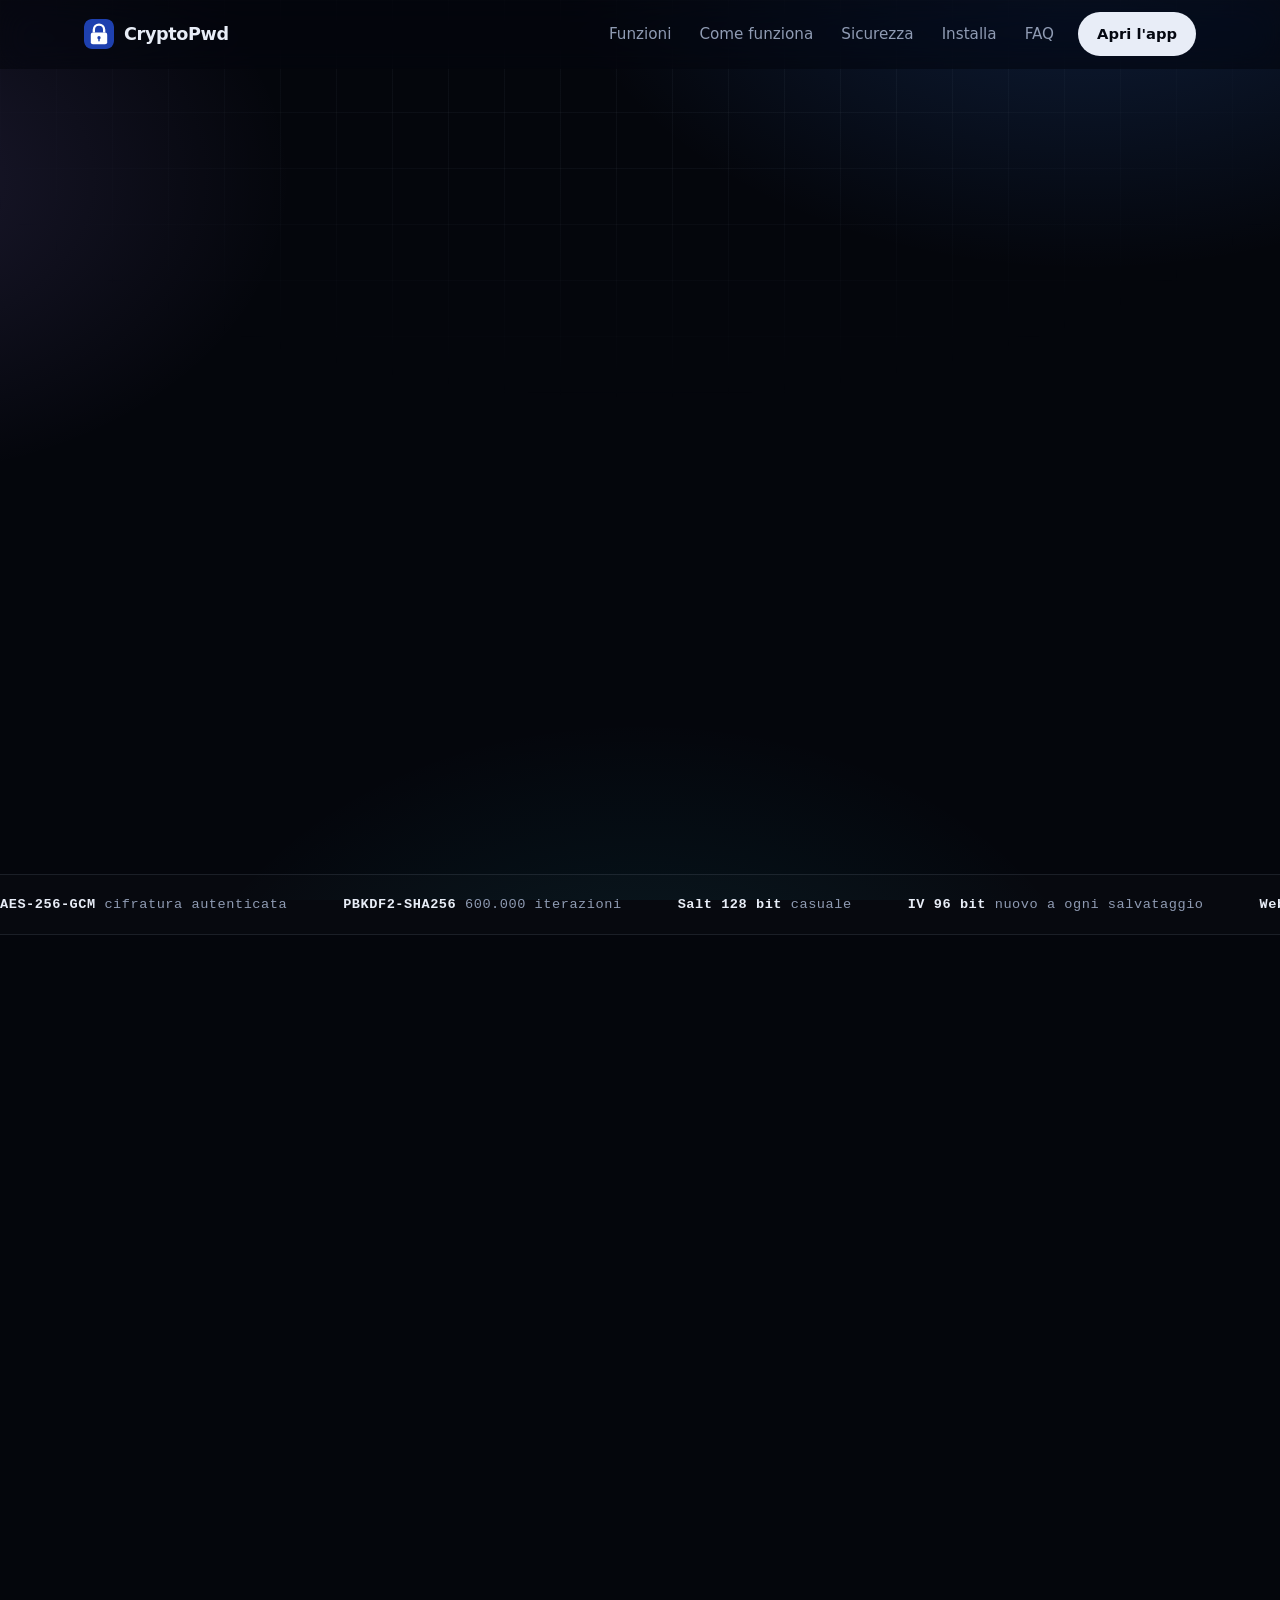
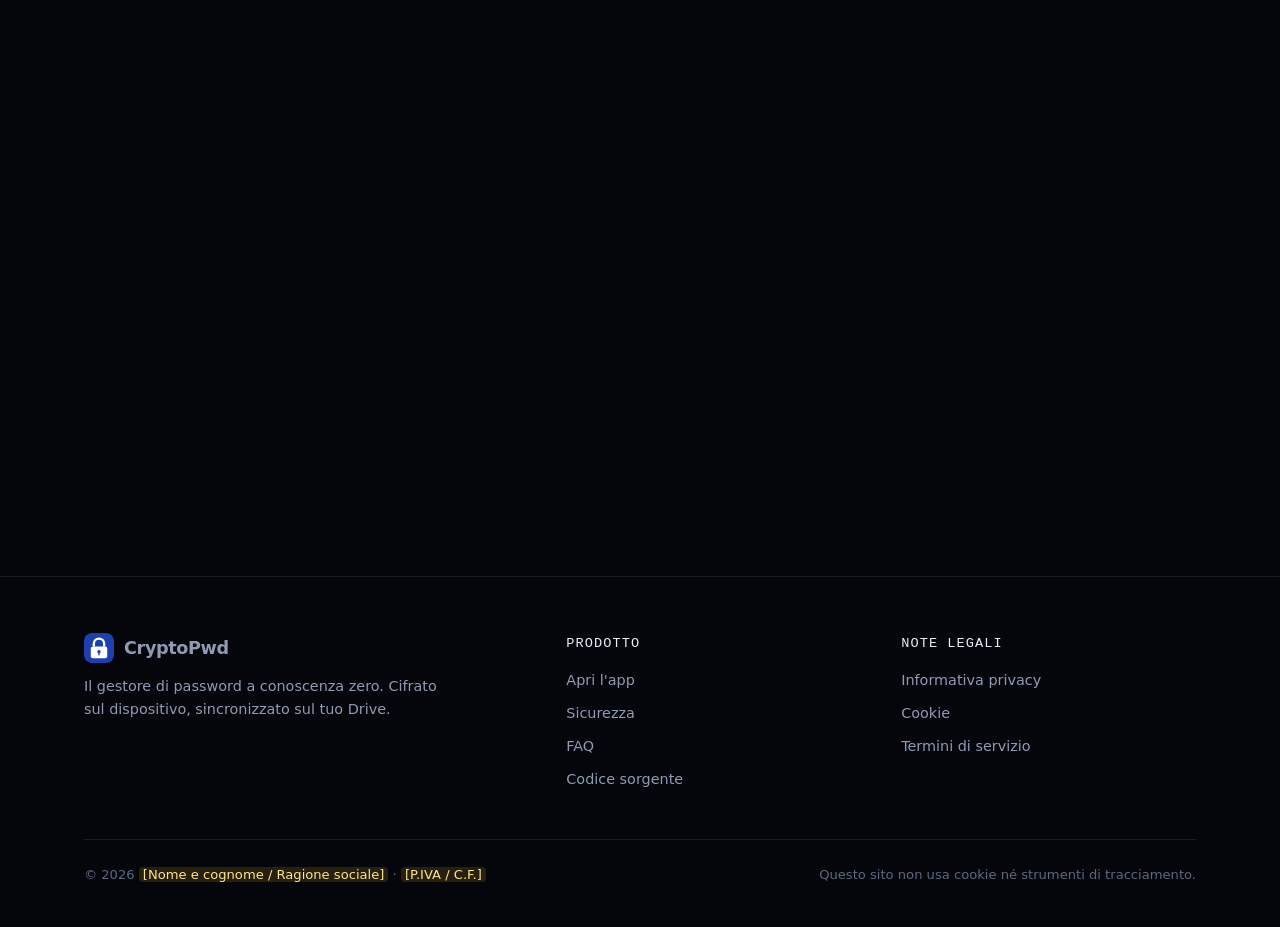
==== index.html @ 19160f7c "Sito vetrina cryptopwd.it con informativa privacy e termini di servizio Co-Authored-By: Claude Opus " ====
<!doctype html>
<html lang="it" class="no-js">
<head>
  <meta charset="utf-8">
  <meta name="viewport" content="width=device-width, initial-scale=1, viewport-fit=cover">
  <meta http-equiv="Content-Security-Policy" content="default-src 'self'; script-src 'self'; style-src 'self'; img-src 'self' data:; object-src 'none'; base-uri 'none'; form-action 'none'; frame-ancestors 'none'">
  <meta name="referrer" content="strict-origin-when-cross-origin">
  <title>CryptoPwd — Il gestore di password che cifra tutto sul tuo dispositivo</title>
  <meta name="description" content="CryptoPwd è il gestore di password a conoscenza zero: cifratura AES-256 sul dispositivo, archivio sul tuo Google Drive, funziona offline su telefono, tablet e PC. Nessun account, nessun tracciamento.">
  <meta name="theme-color" content="#04060c">
  <link rel="canonical" href="https://cryptopwd.it/">
  <link rel="icon" href="assets/icon.svg" type="image/svg+xml">
  <link rel="apple-touch-icon" href="assets/icon-192.png">
  <meta property="og:type" content="website">
  <meta property="og:locale" content="it_IT">
  <meta property="og:site_name" content="CryptoPwd">
  <meta property="og:title" content="CryptoPwd — Le tue password, solo tue">
  <meta property="og:description" content="Cifratura AES-256 sul dispositivo, archivio sul tuo Google Drive, funziona offline. Nessuno vede le tue password, nemmeno noi.">
  <meta property="og:url" content="https://cryptopwd.it/">
  <meta property="og:image" content="https://cryptopwd.it/assets/icon-192.png">
  <link rel="stylesheet" href="assets/style.css">
  <script src="assets/main.js" defer></script>
</head>
<body>
  <a class="skip" href="#main">Vai al contenuto</a>
  <div class="bg" aria-hidden="true"></div>

  <header class="header">
    <div class="wrap">
      <a class="brand" href="./" aria-label="CryptoPwd, home">
        <img src="assets/icon.svg" alt="" width="30" height="30">CryptoPwd
      </a>
      <nav class="nav" id="nav" aria-label="Principale">
        <a href="#funzioni">Funzioni</a>
        <a href="#come-funziona">Come funziona</a>
        <a href="#sicurezza">Sicurezza</a>
        <a href="#installa">Installa</a>
        <a href="#faq">FAQ</a>
      </nav>
      <a class="btn btn-primary btn-cta" href="https://app.cryptopwd.it/">Apri l'app</a>
      <button class="menu-btn" type="button" aria-controls="nav" aria-expanded="false" aria-label="Apri il menu">
        <svg width="20" height="20" viewBox="0 0 24 24" fill="none" stroke="currentColor" stroke-width="2" stroke-linecap="round" aria-hidden="true"><path d="M4 7h16M4 12h16M4 17h16"/></svg>
      </button>
    </div>
  </header>

  <main id="main">
    <!-- HERO -->
    <section class="hero">
      <div class="wrap">
        <div class="reveal">
          <span class="eyebrow">Crittografia a conoscenza zero</span>
          <h1>Le tue password.<br><span class="grad">Solo tue.</span></h1>
          <p class="lead">CryptoPwd cifra tutto sul tuo dispositivo prima che lasci lo schermo. L'archivio vive sul <strong>tuo</strong> Google Drive, funziona anche offline e si sincronizza da solo su telefono, tablet e PC.</p>
          <div class="hero-actions">
            <a class="btn btn-primary" href="https://app.cryptopwd.it/">
              Inizia gratis
              <svg viewBox="0 0 24 24" fill="none" stroke="currentColor" stroke-width="2" stroke-linecap="round" stroke-linejoin="round" aria-hidden="true"><path d="M5 12h14M13 6l6 6-6 6"/></svg>
            </a>
            <a class="btn btn-ghost" href="#come-funziona">Scopri come funziona</a>
          </div>
          <div class="hero-meta">
            <span>Nessun account</span>
            <span>Nessun tracciamento</span>
            <span>Codice pubblico</span>
          </div>
        </div>

        <div class="vault-card reveal" aria-label="Esempio: tre password nell'archivio e il dato cifrato che viene salvato su Drive">
          <div class="vault-inner">
            <div class="vault-top" aria-hidden="true"><i></i><i></i><i></i><b>VAULT · SBLOCCATO</b></div>
            <div class="entry">
              <div class="entry-ico a" aria-hidden="true">B</div>
              <div class="entry-txt"><strong>Home banking</strong><small>Personale · Banca</small></div>
              <span class="entry-pwd" aria-label="password nascosta">••••••••••</span>
            </div>
            <div class="entry">
              <div class="entry-ico b" aria-hidden="true">P</div>
              <div class="entry-txt"><strong>Casella PEC</strong><small>Azienda · PEC</small></div>
              <span class="entry-pwd" aria-label="password nascosta">••••••••••</span>
            </div>
            <div class="entry">
              <div class="entry-ico c" aria-hidden="true">E</div>
              <div class="entry-txt"><strong>Email</strong><small>Famiglia · Email</small></div>
              <span class="entry-pwd" aria-label="password nascosta">••••••••••</span>
            </div>
            <div class="cipher-box" aria-hidden="true">
              <div class="cipher-row"><span class="k">alg</span><span class="p">AES-256-GCM · PBKDF2 600k</span></div>
              <div class="cipher-row"><span class="k">iv</span><span class="v" id="demo-iv">a3f1c09e44b27d18e05c6f92</span></div>
              <div class="cipher-row"><span class="k">data</span><span class="v" id="demo-ct">Q2lmcmF0byBzdWwgZGlzcG9zaXRpdm8uIEdvb2dsZSB2ZWRlIHNvbG8gcXVlc3Rv</span></div>
            </div>
            <div class="vault-status"><span class="pulse"></span>Sincronizzato con Google Drive · cifrato</div>
          </div>
        </div>
      </div>
    </section>

    <div class="ticker" aria-hidden="true">
      <div class="ticker-track">
        <span><b>AES-256-GCM</b> cifratura autenticata</span>
        <span><b>PBKDF2-SHA256</b> 600.000 iterazioni</span>
        <span><b>Salt 128 bit</b> casuale</span>
        <span><b>IV 96 bit</b> nuovo a ogni salvataggio</span>
        <span><b>WebCrypto</b> chiave non esportabile</span>
        <span><b>drive.file</b> accesso minimo</span>
        <span><b>Zero</b> librerie esterne</span>
        <span><b>PWA</b> offline-first</span>
        <span><b>AES-256-GCM</b> cifratura autenticata</span>
        <span><b>PBKDF2-SHA256</b> 600.000 iterazioni</span>
        <span><b>Salt 128 bit</b> casuale</span>
        <span><b>IV 96 bit</b> nuovo a ogni salvataggio</span>
        <span><b>WebCrypto</b> chiave non esportabile</span>
        <span><b>drive.file</b> accesso minimo</span>
        <span><b>Zero</b> librerie esterne</span>
        <span><b>PWA</b> offline-first</span>
      </div>
    </div>

    <!-- FUNZIONI -->
    <section id="funzioni">
      <div class="wrap">
        <div class="section-head reveal">
          <span class="eyebrow">Funzioni</span>
          <h2>Tutto quello che serve.<br><span class="muted">Niente di quello che non serve.</span></h2>
          <p class="lead">Pensato per chi gestisce le password di sé, della famiglia e dell'azienda, ed è stanco di affidarle a un server sconosciuto.</p>
        </div>

        <div class="bento">
          <article class="tile wide reveal">
            <div class="ico" aria-hidden="true"><svg viewBox="0 0 24 24" fill="none" stroke="currentColor" stroke-width="1.8" stroke-linecap="round" stroke-linejoin="round"><rect x="4" y="10" width="16" height="11" rx="3"/><path d="M8 10V7a4 4 0 0 1 8 0v3"/><circle cx="12" cy="15.5" r="1.4"/></svg></div>
            <h3>Cifrato sul dispositivo</h3>
            <p>Le password vengono cifrate con AES-256 prima di essere salvate o inviate. La chiave nasce dalla tua password principale e resta solo in memoria: quando l'app si blocca, sparisce.</p>
          </article>
          <article class="tile wide reveal">
            <div class="ico" aria-hidden="true"><svg viewBox="0 0 24 24" fill="none" stroke="currentColor" stroke-width="1.8" stroke-linecap="round" stroke-linejoin="round"><path d="M7 18a5 5 0 0 1-.6-9.96A6 6 0 0 1 18 9a4.5 4.5 0 0 1-.5 9H7z"/><path d="M12 12v5M9.5 14.5 12 12l2.5 2.5"/></svg></div>
            <h3>Sul tuo Google Drive</h3>
            <p>Un unico file cifrato, nel tuo spazio. Nessun server nostro, nessun abbonamento. L'app vede solo i file che ha creato lei, non il resto del tuo Drive.</p>
          </article>
          <article class="tile reveal">
            <div class="ico" aria-hidden="true"><svg viewBox="0 0 24 24" fill="none" stroke="currentColor" stroke-width="1.8" stroke-linecap="round" stroke-linejoin="round"><path d="M21 12a9 9 0 0 1-15.3 6.4M3 12A9 9 0 0 1 18.3 5.6"/><path d="M18 2v4h-4M6 22v-4h4"/></svg></div>
            <h3>Sincronizzazione intelligente</h3>
            <p>Le modifiche fatte offline su più dispositivi vengono unite voce per voce. Le eliminazioni si propagano.</p>
          </article>
          <article class="tile reveal">
            <div class="ico" aria-hidden="true"><svg viewBox="0 0 24 24" fill="none" stroke="currentColor" stroke-width="1.8" stroke-linecap="round" stroke-linejoin="round"><path d="M2 8.5a15 15 0 0 1 20 0M5 12a10 10 0 0 1 14 0M8.5 15.5a5 5 0 0 1 7 0"/><path d="M3 3l18 18"/></svg></div>
            <h3>Funziona offline</h3>
            <p>Una copia cifrata resta su ogni dispositivo: le password si leggono anche in aereo o senza campo.</p>
          </article>
          <article class="tile reveal">
            <div class="ico" aria-hidden="true"><svg viewBox="0 0 24 24" fill="none" stroke="currentColor" stroke-width="1.8" stroke-linecap="round" stroke-linejoin="round"><path d="M12 3l8 3v6c0 4.5-3.4 8.3-8 9-4.6-.7-8-4.5-8-9V6l8-3z"/><path d="M3 3l18 18"/></svg></div>
            <h3>Modalità riservata</h3>
            <p>Per il desktop remoto o lo schermo condiviso: dati coperti, visibili solo tenendo premuto. Doppio Esc blocca tutto.</p>
          </article>
          <article class="tile reveal">
            <div class="ico" aria-hidden="true"><svg viewBox="0 0 24 24" fill="none" stroke="currentColor" stroke-width="1.8" stroke-linecap="round" stroke-linejoin="round"><circle cx="9" cy="8" r="3.2"/><path d="M3 19c.6-3 3-4.8 6-4.8s5.4 1.8 6 4.8"/><path d="M16 5.2a3 3 0 0 1 0 5.6M18.5 14.6c1.4.7 2.3 2.2 2.5 4.4"/></svg></div>
            <h3>Soggetti e categorie</h3>
            <p>Tu, i familiari, la tua azienda: ognuno con le sue categorie (Banca, Email, PEC…). Filtri istantanei.</p>
          </article>
          <article class="tile reveal">
            <div class="ico" aria-hidden="true"><svg viewBox="0 0 24 24" fill="none" stroke="currentColor" stroke-width="1.8" stroke-linecap="round" stroke-linejoin="round"><path d="M4 7h3l2-3h6l2 3h3v12H4z"/><path d="M9 13h6M12 10v6"/></svg></div>
            <h3>Generatore robusto</h3>
            <p>Password casuali e lunghe con un tocco, generate dal motore crittografico del dispositivo.</p>
          </article>
          <article class="tile reveal">
            <div class="ico" aria-hidden="true"><svg viewBox="0 0 24 24" fill="none" stroke="currentColor" stroke-width="1.8" stroke-linecap="round" stroke-linejoin="round"><rect x="8" y="3" width="8" height="4" rx="1.2"/><path d="M16 5h2a2 2 0 0 1 2 2v12a2 2 0 0 1-2 2H6a2 2 0 0 1-2-2V7a2 2 0 0 1 2-2h2"/><path d="M12 11v4l2.5 1.5"/></svg></div>
            <h3>Appunti a tempo</h3>
            <p>Copi la password e dopo 30 secondi gli appunti si svuotano da soli. Blocco automatico per inattività.</p>
          </article>
          <article class="tile full reveal">
            <div class="ico" aria-hidden="true"><svg viewBox="0 0 24 24" fill="none" stroke="currentColor" stroke-width="1.8" stroke-linecap="round" stroke-linejoin="round"><path d="M12 3v12M7 10l5 5 5-5"/><path d="M4 17v2a2 2 0 0 0 2 2h12a2 2 0 0 0 2-2v-2"/></svg></div>
            <h3>I tuoi dati restano portabili</h3>
            <p>Importa da Chrome, Firefox, Bitwarden e da qualsiasi file CSV. Esporta in ogni momento un backup cifrato. Nessuna gabbia: se un giorno vorrai andare altrove, porti tutto con te.</p>
          </article>
        </div>
      </div>
    </section>

    <!-- COME FUNZIONA -->
    <section id="come-funziona">
      <div class="wrap">
        <div class="section-head center reveal">
          <span class="eyebrow">Architettura</span>
          <h2>Un file cifrato.<br><span class="grad">Ovunque tu sia.</span></h2>
          <p class="lead">Ogni dispositivo ha la sua copia cifrata. Google Drive fa da punto d'incontro. La decifratura avviene solo sullo schermo che hai in mano.</p>
        </div>

        <div class="flow reveal" role="img" aria-label="Schema: il telefono e il PC hanno ciascuno una copia locale cifrata e si sincronizzano con un unico file cifrato su Google Drive">
          <div class="node">
            <svg viewBox="0 0 24 24" fill="none" stroke="currentColor" stroke-width="1.6" stroke-linecap="round" stroke-linejoin="round" aria-hidden="true"><rect x="6.5" y="2.5" width="11" height="19" rx="2.5"/><path d="M11 18.5h2"/></svg>
            <strong>Telefono</strong>
            <small>copia locale · cifrata</small>
          </div>
          <div class="link" aria-hidden="true"></div>
          <div class="node cloud">
            <svg viewBox="0 0 24 24" fill="none" stroke="currentColor" stroke-width="1.6" stroke-linecap="round" stroke-linejoin="round" aria-hidden="true"><path d="M7 19a5 5 0 0 1-.6-9.96A6 6 0 0 1 18 10a4.5 4.5 0 0 1-.5 9H7z"/><rect x="9.5" y="12.5" width="5" height="4" rx="1"/><path d="M10.5 12.5v-1a1.5 1.5 0 0 1 3 0v1"/></svg>
            <strong>Google Drive</strong>
            <small>cryptopwd-vault.json · cifrato</small>
          </div>
          <div class="link" aria-hidden="true"></div>
          <div class="node">
            <svg viewBox="0 0 24 24" fill="none" stroke="currentColor" stroke-width="1.6" stroke-linecap="round" stroke-linejoin="round" aria-hidden="true"><rect x="2.5" y="4" width="19" height="13" rx="2"/><path d="M8 21h8M12 17v4"/></svg>
            <strong>PC</strong>
            <small>copia locale · cifrata</small>
          </div>
        </div>
        <p class="flow-note reveal">↑ la decifratura avviene <b>solo qui</b>, sul dispositivo, con la tua password principale</p>
      </div>
    </section>

    <!-- SICUREZZA -->
    <section id="sicurezza">
      <div class="wrap split">
        <div class="reveal">
          <span class="eyebrow">Sicurezza</span>
          <h2>Progettato perché nessuno possa leggerle.<br><span class="grad">Neanche noi.</span></h2>
          <p class="lead">CryptoPwd non ha un server che custodisce i tuoi dati. Google, l'hosting dell'app e chiunque altro vedono solo blocchi di dati illeggibili.</p>
          <ul class="checklist">
            <li><span><strong>Content-Security-Policy restrittiva</strong>: la pagina non carica codice da terze parti.</span></li>
            <li><span><strong>Nessuna libreria esterna</strong>: solo le API crittografiche native del browser.</span></li>
            <li><span><strong>Manomissioni rilevate</strong>: la cifratura autenticata rifiuta dati alterati.</span></li>
            <li><span><strong>Accesso minimo a Drive</strong>: lo scope <span class="mono">drive.file</span> vede solo il file dell'app.</span></li>
          </ul>
          <p class="warning"><strong>La password principale non è recuperabile.</strong> È il prezzo della vera riservatezza: nessuno ha una copia della tua chiave. Scrivila su carta e conservala in un luogo sicuro.</p>
        </div>

        <dl class="spec reveal">
          <div class="spec-row"><dt>Derivazione chiave</dt><dd><code>PBKDF2-SHA256</code> · 600.000 iterazioni · salt casuale di 128 bit</dd></div>
          <div class="spec-row"><dt>Cifratura</dt><dd><code>AES-256-GCM</code> · IV casuale di 96 bit a ogni salvataggio · dati autenticati</dd></div>
          <div class="spec-row"><dt>Dove vive la chiave</dt><dd>Solo in memoria, come <code>CryptoKey</code> non esportabile. Cancellata al blocco.</dd></div>
          <div class="spec-row"><dt>Cosa va su Drive</dt><dd>Il blocco cifrato e i parametri pubblici (salt, iterazioni). Nient'altro.</dd></div>
          <div class="spec-row"><dt>Sul dispositivo</dt><dd>Copia cifrata in IndexedDB, per l'uso offline.</dd></div>
          <div class="spec-row"><dt>Permessi Google</dt><dd><code>drive.file</code>: l'app vede solo i file creati da lei.</dd></div>
          <div class="spec-row"><dt>Tracciamento</dt><dd>Nessuno. Niente analytics, niente cookie di profilazione, niente pubblicità.</dd></div>
        </dl>
      </div>
    </section>

    <!-- INSTALLA -->
    <section id="installa">
      <div class="wrap">
        <div class="section-head reveal">
          <span class="eyebrow">Inizia</span>
          <h2>Pronto in un minuto.<br><span class="muted">Senza app store.</span></h2>
          <p class="lead">CryptoPwd è una web app installabile (PWA): si apre dal browser e si aggiunge alla schermata Home come un'app nativa.</p>
        </div>
        <div class="steps">
          <div class="step reveal"><h3>Apri l'app</h3><p>Vai su <span class="mono">app.cryptopwd.it</span> dal dispositivo che preferisci.</p></div>
          <div class="step reveal"><h3>Crea il tuo archivio</h3><p>Scegli una password principale robusta e collega il tuo Google Drive.</p></div>
          <div class="step reveal"><h3>Aggiungi gli altri dispositivi</h3><p>Scegli "Ripristina da Google Drive", stesso account, stessa password principale. Fatto.</p></div>
        </div>
        <div class="platforms">
          <div class="platform reveal">
            <svg viewBox="0 0 24 24" fill="none" stroke="currentColor" stroke-width="1.6" stroke-linecap="round" stroke-linejoin="round" aria-hidden="true"><rect x="6.5" y="2.5" width="11" height="19" rx="2.5"/><path d="M11 18.5h2"/></svg>
            <div><strong>Android</strong><span>Chrome → menu ⋮ → Installa app</span></div>
          </div>
          <div class="platform reveal">
            <svg viewBox="0 0 24 24" fill="none" stroke="currentColor" stroke-width="1.6" stroke-linecap="round" stroke-linejoin="round" aria-hidden="true"><rect x="5" y="2.5" width="14" height="19" rx="3"/><path d="M10 5h4"/></svg>
            <div><strong>iPhone e iPad</strong><span>Safari → Condividi → Aggiungi alla schermata Home</span></div>
          </div>
          <div class="platform reveal">
            <svg viewBox="0 0 24 24" fill="none" stroke="currentColor" stroke-width="1.6" stroke-linecap="round" stroke-linejoin="round" aria-hidden="true"><rect x="2.5" y="4" width="19" height="13" rx="2"/><path d="M8 21h8M12 17v4"/></svg>
            <div><strong>Windows, Mac, Linux</strong><span>Chrome o Edge → icona di installazione nella barra</span></div>
          </div>
        </div>
      </div>
    </section>

    <!-- FAQ -->
    <section id="faq">
      <div class="wrap">
        <div class="section-head center reveal">
          <span class="eyebrow">Domande frequenti</span>
          <h2>Le risposte, in chiaro.</h2>
        </div>
        <div class="faq reveal">
          <details>
            <summary>CryptoPwd può vedere le mie password?</summary>
            <p>No. Le password vengono cifrate sul tuo dispositivo con una chiave derivata dalla tua password principale, che non lascia mai il dispositivo. Noi non abbiamo server che ricevono i tuoi dati e Google conserva solo un file illeggibile.</p>
          </details>
          <details>
            <summary>Cosa succede se dimentico la password principale?</summary>
            <p>I dati non sono recuperabili, da nessuno. È una scelta di progetto: se esistesse un modo per recuperarla, esisterebbe anche un modo per rubarla. Conserva la password principale in un luogo sicuro.</p>
          </details>
          <details>
            <summary>Perché serve Google Drive?</summary>
            <p>Per sincronizzare i dispositivi senza un server intermedio. L'app usa il permesso più ristretto possibile (<span class="mono">drive.file</span>): può vedere e modificare solo il file che ha creato, non i tuoi documenti, le foto o gli altri file.</p>
          </details>
          <details>
            <summary>Posso usarlo senza Google Drive?</summary>
            <p>Sì. Puoi tenere l'archivio solo sul dispositivo ed esportare manualmente un backup cifrato. Perdi la sincronizzazione automatica tra dispositivi.</p>
          </details>
          <details>
            <summary>Funziona senza connessione?</summary>
            <p>Sì. Ogni dispositivo mantiene una copia cifrata locale. Le modifiche fatte offline vengono sincronizzate e unite appena torna la rete.</p>
          </details>
          <details>
            <summary>Quanto costa?</summary>
            <p>CryptoPwd è gratuito. Lo spazio occupato su Google Drive è minimo: pochi kilobyte anche con centinaia di password.</p>
          </details>
          <details>
            <summary>Posso importare le password che ho già?</summary>
            <p>Sì, da un file CSV esportato da Chrome, Firefox, Bitwarden e dalla maggior parte dei gestori di password. Ricordati di eliminare il file CSV dopo l'importazione: contiene le password in chiaro.</p>
          </details>
        </div>
      </div>
    </section>

    <!-- CTA -->
    <section>
      <div class="wrap">
        <div class="cta-box reveal">
          <h2>Riprendi il controllo<br><span class="grad">delle tue password.</span></h2>
          <p class="lead center">Gratis, senza account, senza tracciamento. Cifrato dal primo istante.</p>
          <div class="hero-actions">
            <a class="btn btn-primary" href="https://app.cryptopwd.it/">
              Apri CryptoPwd
              <svg viewBox="0 0 24 24" fill="none" stroke="currentColor" stroke-width="2" stroke-linecap="round" stroke-linejoin="round" aria-hidden="true"><path d="M5 12h14M13 6l6 6-6 6"/></svg>
            </a>
          </div>
        </div>
      </div>
    </section>
  </main>

  <footer class="footer">
    <div class="wrap">
      <div class="footer-grid">
        <div>
          <a class="brand" href="./"><img src="assets/icon.svg" alt="" width="30" height="30">CryptoPwd</a>
          <p>Il gestore di password a conoscenza zero. Cifrato sul dispositivo, sincronizzato sul tuo Drive.</p>
        </div>
        <div>
          <h4>Prodotto</h4>
          <ul>
            <li><a href="https://app.cryptopwd.it/">Apri l'app</a></li>
            <li><a href="#sicurezza">Sicurezza</a></li>
            <li><a href="#faq">FAQ</a></li>
            <li><a href="https://github.com/adrimas87/cryptopwd">Codice sorgente</a></li>
          </ul>
        </div>
        <div>
          <h4>Note legali</h4>
          <ul>
            <li><a href="privacy/">Informativa privacy</a></li>
            <li><a href="privacy/#cookie">Cookie</a></li>
            <li><a href="termini/">Termini di servizio</a></li>
          </ul>
        </div>
      </div>
      <div class="footer-bottom">
        <span>© <span data-year>2026</span> <em class="fill">[Nome e cognome / Ragione sociale]</em> · <em class="fill">[P.IVA / C.F.]</em></span>
        <span>Questo sito non usa cookie né strumenti di tracciamento.</span>
      </div>
    </div>
  </footer>
</body>
</html>
---- assets/style.css ----
/* CryptoPwd — sito vetrina. Nessuna risorsa esterna: niente font, CDN o tracker di terze parti. */
:root {
  --bg: #04060c;
  --bg-2: #080c17;
  --surface: rgba(255, 255, 255, .035);
  --surface-strong: rgba(255, 255, 255, .06);
  --border: rgba(148, 163, 184, .14);
  --border-strong: rgba(148, 163, 184, .28);
  --text: #e8edf7;
  --muted: #8f9bb3;
  --dim: #5d6880;
  --blue: #3b82f6;
  --cyan: #22d3ee;
  --violet: #a78bfa;
  --green: #34d399;
  --grad: linear-gradient(120deg, #60a5fa 0%, #22d3ee 45%, #a78bfa 100%);
  --radius: 20px;
  --mono: ui-monospace, "SF Mono", "Cascadia Code", "JetBrains Mono", Consolas, monospace;
  --sans: "Inter", system-ui, -apple-system, "Segoe UI", Roboto, "Helvetica Neue", sans-serif;
  --max: 1160px;
  color-scheme: dark;
}

* { box-sizing: border-box; }
html { scroll-behavior: smooth; -webkit-text-size-adjust: 100%; }
body {
  margin: 0;
  background: var(--bg);
  color: var(--text);
  font: 17px/1.6 var(--sans);
  -webkit-font-smoothing: antialiased;
  overflow-x: hidden;
}
img, svg { display: block; max-width: 100%; }
a { color: inherit; }
::selection { background: rgba(34, 211, 238, .3); }
:focus-visible { outline: 2px solid var(--cyan); outline-offset: 3px; border-radius: 6px; }

.skip { position: absolute; left: -9999px; top: 8px; z-index: 100; background: var(--text); color: var(--bg); padding: 8px 14px; border-radius: 8px; }
.skip:focus { left: 16px; }

.wrap { width: 100%; max-width: var(--max); margin: 0 auto; padding: 0 24px; }
@media (max-width: 600px) { .wrap { padding: 0 16px; } }

/* ---------- Sfondo ---------- */
.bg {
  position: fixed; inset: 0; z-index: -1; pointer-events: none;
  background:
    radial-gradient(900px 600px at 85% -10%, rgba(59, 130, 246, .22), transparent 60%),
    radial-gradient(700px 500px at -10% 20%, rgba(167, 139, 250, .14), transparent 60%),
    radial-gradient(800px 600px at 50% 120%, rgba(34, 211, 238, .10), transparent 60%),
    var(--bg);
}
.bg::after {
  content: ""; position: absolute; inset: 0;
  background-image:
    linear-gradient(rgba(148, 163, 184, .06) 1px, transparent 1px),
    linear-gradient(90deg, rgba(148, 163, 184, .06) 1px, transparent 1px);
  background-size: 56px 56px;
  mask-image: radial-gradient(ellipse 80% 60% at 50% 0%, #000 30%, transparent 75%);
  -webkit-mask-image: radial-gradient(ellipse 80% 60% at 50% 0%, #000 30%, transparent 75%);
}

/* ---------- Header ---------- */
.header {
  position: sticky; top: 0; z-index: 50;
  backdrop-filter: blur(16px) saturate(140%);
  -webkit-backdrop-filter: blur(16px) saturate(140%);
  background: rgba(4, 6, 12, .6);
  border-bottom: 1px solid transparent;
  transition: border-color .3s;
}
.header.scrolled { border-bottom-color: var(--border); }
.header .wrap { display: flex; align-items: center; gap: 24px; height: 68px; }
.brand { display: flex; align-items: center; gap: 10px; font-weight: 700; letter-spacing: -.02em; text-decoration: none; font-size: 1.1rem; }
.brand img { width: 30px; height: 30px; border-radius: 8px; }
.brand span { color: var(--muted); font-weight: 500; }
.nav { display: flex; gap: 28px; margin-left: auto; }
.nav a { color: var(--muted); text-decoration: none; font-size: .95rem; transition: color .2s; }
.nav a:hover { color: var(--text); }
.header .btn { padding: 9px 18px; font-size: .92rem; }
.menu-btn { display: none; margin-left: auto; background: none; border: 1px solid var(--border); color: var(--text); border-radius: 10px; width: 42px; height: 42px; cursor: pointer; }
.menu-btn svg { margin: auto; }
@media (max-width: 860px) {
  .menu-btn { display: block; }
  .nav { display: none; position: absolute; top: 68px; left: 0; right: 0; flex-direction: column; gap: 0; padding: 8px 16px 16px; background: rgba(4, 6, 12, .96); border-bottom: 1px solid var(--border); }
  .nav.open { display: flex; }
  .nav a { padding: 12px 0; border-bottom: 1px solid var(--border); }
  .header .btn-cta { display: none; }
}

/* ---------- Bottoni ---------- */
.btn {
  display: inline-flex; align-items: center; justify-content: center; gap: 8px;
  padding: 14px 24px; border-radius: 999px; font-weight: 600; font-size: 1rem;
  text-decoration: none; border: 1px solid transparent; cursor: pointer;
  transition: transform .2s, box-shadow .2s, background .2s, border-color .2s;
}
.btn-primary { background: var(--text); color: #050811; box-shadow: 0 0 0 0 rgba(34, 211, 238, 0); }
.btn-primary:hover { transform: translateY(-1px); box-shadow: 0 8px 40px -8px rgba(34, 211, 238, .55); }
.btn-ghost { border-color: var(--border-strong); color: var(--text); background: var(--surface); }
.btn-ghost:hover { border-color: var(--text); }
.btn svg { width: 18px; height: 18px; }

/* ---------- Tipografia ---------- */
.eyebrow {
  display: inline-flex; align-items: center; gap: 8px;
  font: 500 .78rem/1 var(--mono); letter-spacing: .12em; text-transform: uppercase;
  color: var(--cyan); padding: 7px 12px; border: 1px solid rgba(34, 211, 238, .25);
  border-radius: 999px; background: rgba(34, 211, 238, .06);
}
.eyebrow::before { content: ""; width: 6px; height: 6px; border-radius: 50%; background: var(--cyan); box-shadow: 0 0 10px var(--cyan); }
h1, h2, h3 { letter-spacing: -.035em; line-height: 1.05; margin: 0; }
h1 { font-size: clamp(2.6rem, 7vw, 5.2rem); font-weight: 750; }
h2 { font-size: clamp(2rem, 4.6vw, 3.3rem); font-weight: 700; }
h3 { font-size: 1.2rem; letter-spacing: -.02em; line-height: 1.3; font-weight: 650; }
.grad { background: var(--grad); -webkit-background-clip: text; background-clip: text; color: transparent; }
.lead { font-size: clamp(1.05rem, 1.6vw, 1.25rem); color: var(--muted); max-width: 620px; }
.muted { color: var(--muted); }
.mono { font-family: var(--mono); }

section { padding: 120px 0; position: relative; }
@media (max-width: 700px) { section { padding: 80px 0; } }
.section-head { max-width: 720px; margin-bottom: 56px; }
.section-head h2 { margin: 18px 0 16px; }
.center { text-align: center; margin-left: auto; margin-right: auto; }
.center .lead { margin-left: auto; margin-right: auto; }

/* ---------- Hero ---------- */
.hero { padding: 90px 0 110px; }
.hero .wrap { display: grid; grid-template-columns: 1.1fr .9fr; gap: 56px; align-items: center; }
.hero h1 { margin: 22px 0 22px; }
.hero-actions { display: flex; gap: 12px; flex-wrap: wrap; margin-top: 34px; }
.hero-meta { display: flex; gap: 22px; flex-wrap: wrap; margin-top: 38px; color: var(--dim); font: 500 .8rem/1 var(--mono); letter-spacing: .06em; text-transform: uppercase; }
.hero-meta span { display: inline-flex; align-items: center; gap: 8px; }
.hero-meta span::before { content: "✓"; color: var(--green); }
@media (max-width: 960px) { .hero .wrap { grid-template-columns: 1fr; } .hero { padding-top: 56px; } }

/* Terminale di cifratura */
.vault-card {
  position: relative; border-radius: 24px; padding: 1px;
  background: linear-gradient(140deg, rgba(96, 165, 250, .6), rgba(148, 163, 184, .08) 40%, rgba(167, 139, 250, .5));
  box-shadow: 0 40px 120px -30px rgba(59, 130, 246, .45);
}
.vault-inner { border-radius: 23px; background: linear-gradient(180deg, #0b1122, #070a14); padding: 22px; overflow: hidden; }
.vault-top { display: flex; align-items: center; gap: 8px; margin-bottom: 20px; }
.vault-top i { width: 11px; height: 11px; border-radius: 50%; background: #1e293b; }
.vault-top b { margin-left: auto; font: 500 .72rem/1 var(--mono); color: var(--dim); letter-spacing: .08em; }
.entry { display: flex; align-items: center; gap: 14px; padding: 14px; border-radius: 14px; background: var(--surface); border: 1px solid var(--border); margin-bottom: 10px; }
.entry-ico { flex: none; width: 40px; height: 40px; border-radius: 11px; display: grid; place-items: center; font-weight: 700; font-size: .95rem; }
.entry-ico.a { background: rgba(59, 130, 246, .16); color: #93c5fd; }
.entry-ico.b { background: rgba(167, 139, 250, .16); color: #c4b5fd; }
.entry-ico.c { background: rgba(52, 211, 153, .14); color: #6ee7b7; }
.entry-txt { min-width: 0; flex: 1; }
.entry-txt strong { display: block; font-size: .95rem; font-weight: 600; }
.entry-txt small { color: var(--muted); font-size: .8rem; }
.entry-pwd { font: .85rem var(--mono); color: var(--dim); letter-spacing: .12em; }
.cipher-box { margin-top: 18px; padding: 16px; border-radius: 14px; background: rgba(2, 4, 10, .7); border: 1px dashed rgba(34, 211, 238, .25); font: .78rem/1.65 var(--mono); }
.cipher-box .k { color: var(--dim); }
.cipher-box .v { color: var(--cyan); word-break: break-all; }
.cipher-box .p { color: #fbbf24; }
.cipher-row { display: flex; gap: 10px; }
.cipher-row + .cipher-row { margin-top: 4px; }
.cipher-row .k { flex: none; width: 54px; }
.vault-status { display: flex; align-items: center; gap: 8px; margin-top: 16px; font: .75rem var(--mono); color: var(--green); }
.pulse { width: 8px; height: 8px; border-radius: 50%; background: var(--green); box-shadow: 0 0 0 0 rgba(52, 211, 153, .6); animation: pulse 2s infinite; }
@keyframes pulse { 70% { box-shadow: 0 0 0 10px rgba(52, 211, 153, 0); } 100% { box-shadow: 0 0 0 0 rgba(52, 211, 153, 0); } }

/* ---------- Striscia tecnica ---------- */
.ticker { border-block: 1px solid var(--border); padding: 22px 0; overflow: hidden; background: rgba(255, 255, 255, .015); }
.ticker-track { display: flex; gap: 56px; width: max-content; animation: ticker 40s linear infinite; }
.ticker-track span { font: 500 .85rem var(--mono); color: var(--muted); white-space: nowrap; letter-spacing: .04em; }
.ticker-track span b { color: var(--text); font-weight: 600; }
@keyframes ticker { to { transform: translateX(-50%); } }

/* ---------- Griglia funzioni ---------- */
.bento { display: grid; grid-template-columns: repeat(6, 1fr); gap: 16px; }
.tile {
  position: relative; grid-column: span 2; padding: 30px; border-radius: var(--radius);
  background: var(--surface); border: 1px solid var(--border); overflow: hidden;
  transition: border-color .3s, transform .3s;
}
.tile:hover { border-color: var(--border-strong); transform: translateY(-2px); }
.tile.wide { grid-column: span 3; }
.tile.full { grid-column: span 6; }
.tile::before {
  content: ""; position: absolute; inset: 0; pointer-events: none; opacity: 0; transition: opacity .3s;
  background: radial-gradient(400px circle at var(--mx, 50%) var(--my, 0%), rgba(96, 165, 250, .12), transparent 60%);
}
.tile:hover::before { opacity: 1; }
.tile .ico { width: 46px; height: 46px; border-radius: 13px; display: grid; place-items: center; margin-bottom: 22px; background: rgba(59, 130, 246, .1); border: 1px solid rgba(59, 130, 246, .25); color: #93c5fd; }
.tile .ico svg { width: 22px; height: 22px; }
.tile h3 { margin-bottom: 10px; }
.tile p { margin: 0; color: var(--muted); font-size: .97rem; }
@media (max-width: 960px) { .tile, .tile.wide { grid-column: span 3; } }
@media (max-width: 640px) { .bento { grid-template-columns: 1fr; } .tile, .tile.wide, .tile.full { grid-column: auto; } }

/* ---------- Flusso di sincronizzazione ---------- */
.flow { display: grid; grid-template-columns: 1fr auto 1fr auto 1fr; align-items: center; gap: 12px; margin-top: 20px; }
.node { padding: 26px 22px; border-radius: var(--radius); background: var(--surface); border: 1px solid var(--border); text-align: center; }
.node.cloud { border-color: rgba(34, 211, 238, .35); background: rgba(34, 211, 238, .05); }
.node svg { width: 34px; height: 34px; margin: 0 auto 14px; color: var(--cyan); }
.node strong { display: block; font-size: 1.02rem; }
.node small { display: block; color: var(--muted); font: .78rem/1.5 var(--mono); margin-top: 6px; }
.link { width: 72px; height: 2px; position: relative; background: linear-gradient(90deg, transparent, rgba(34, 211, 238, .5), transparent); }
.link::after { content: ""; position: absolute; top: -3px; left: 0; width: 8px; height: 8px; border-radius: 50%; background: var(--cyan); box-shadow: 0 0 12px var(--cyan); animation: travel 2.4s ease-in-out infinite alternate; }
@keyframes travel { to { left: calc(100% - 8px); } }
.flow-note { margin-top: 26px; text-align: center; color: var(--muted); font: .85rem var(--mono); }
.flow-note b { color: #fbbf24; font-weight: 500; }
@media (max-width: 860px) {
  .flow { grid-template-columns: 1fr; }
  .link { width: 2px; height: 40px; margin: 0 auto; background: linear-gradient(180deg, transparent, rgba(34, 211, 238, .5), transparent); }
  .link::after { left: -3px; top: 0; animation-name: travel-v; }
  @keyframes travel-v { to { top: calc(100% - 8px); } }
}

/* ---------- Sicurezza ---------- */
.split { display: grid; grid-template-columns: .9fr 1.1fr; gap: 64px; align-items: start; }
@media (max-width: 960px) { .split { grid-template-columns: 1fr; gap: 40px; } }
.spec { border-radius: var(--radius); border: 1px solid var(--border); overflow: hidden; background: var(--surface); }
.spec-row { display: grid; grid-template-columns: 200px 1fr; gap: 20px; padding: 18px 24px; border-bottom: 1px solid var(--border); }
.spec-row:last-child { border-bottom: 0; }
.spec-row dt { font: 500 .8rem/1.6 var(--mono); color: var(--dim); text-transform: uppercase; letter-spacing: .06em; }
.spec-row dd { margin: 0; font-size: .97rem; }
.spec-row dd code { font: .88rem var(--mono); color: var(--cyan); }
@media (max-width: 600px) { .spec-row { grid-template-columns: 1fr; gap: 4px; padding: 16px 18px; } }
.checklist { list-style: none; padding: 0; margin: 28px 0 0; display: grid; gap: 14px; }
.checklist li { display: flex; gap: 12px; color: var(--muted); }
.checklist li::before { content: ""; flex: none; width: 20px; height: 20px; margin-top: 3px; border-radius: 6px; background: rgba(52, 211, 153, .15) url("data:image/svg+xml,%3Csvg xmlns='http://www.w3.org/2000/svg' viewBox='0 0 20 20' fill='none' stroke='%2334d399' stroke-width='2.4' stroke-linecap='round' stroke-linejoin='round'%3E%3Cpath d='M5 10.5l3.2 3L15 6.5'/%3E%3C/svg%3E") center/14px no-repeat; }
.checklist li strong { color: var(--text); font-weight: 600; }
.warning { margin-top: 28px; padding: 18px 20px; border-radius: 14px; border: 1px solid rgba(251, 191, 36, .3); background: rgba(251, 191, 36, .06); color: #fde68a; font-size: .95rem; }

/* ---------- Installazione ---------- */
.steps { display: grid; grid-template-columns: repeat(3, 1fr); gap: 16px; counter-reset: s; }
.step { padding: 30px; border-radius: var(--radius); background: var(--surface); border: 1px solid var(--border); }
.step::before { counter-increment: s; content: "0" counter(s); display: block; font: 600 .85rem var(--mono); color: var(--cyan); margin-bottom: 18px; }
.step h3 { margin-bottom: 10px; }
.step p { margin: 0; color: var(--muted); font-size: .97rem; }
.platforms { display: grid; grid-template-columns: repeat(3, 1fr); gap: 16px; margin-top: 16px; }
.platform { display: flex; gap: 16px; align-items: flex-start; padding: 22px 24px; border-radius: var(--radius); border: 1px solid var(--border); }
.platform svg { flex: none; width: 26px; height: 26px; color: var(--muted); margin-top: 2px; }
.platform strong { display: block; font-size: .98rem; }
.platform span { color: var(--muted); font-size: .9rem; }
@media (max-width: 860px) { .steps, .platforms { grid-template-columns: 1fr; } }

/* ---------- FAQ ---------- */
.faq { max-width: 820px; margin: 0 auto; }
.faq details { border-bottom: 1px solid var(--border); }
.faq summary { list-style: none; cursor: pointer; padding: 24px 40px 24px 0; font-size: 1.1rem; font-weight: 600; letter-spacing: -.01em; position: relative; }
.faq summary::-webkit-details-marker { display: none; }
.faq summary::after { content: "+"; position: absolute; right: 4px; top: 50%; transform: translateY(-50%); font: 300 1.6rem var(--mono); color: var(--muted); transition: transform .25s; }
.faq details[open] summary::after { transform: translateY(-50%) rotate(45deg); }
.faq details p { margin: 0 0 24px; color: var(--muted); max-width: 700px; }

/* ---------- CTA ---------- */
.cta-box {
  position: relative; text-align: center; padding: 90px 32px; border-radius: 32px; overflow: hidden;
  border: 1px solid var(--border-strong);
  background: radial-gradient(600px 300px at 50% 0%, rgba(59, 130, 246, .3), transparent 70%), linear-gradient(180deg, #0a1020, #060912);
}
.cta-box h2 { max-width: 760px; margin: 0 auto 18px; }
.cta-box .hero-actions { justify-content: center; }
@media (max-width: 600px) { .cta-box { padding: 64px 20px; border-radius: 24px; } }

/* ---------- Footer ---------- */
.footer { border-top: 1px solid var(--border); padding: 56px 0 40px; color: var(--muted); font-size: .9rem; }
.footer-grid { display: grid; grid-template-columns: 1.5fr 1fr 1fr; gap: 40px; }
.footer h4 { margin: 0 0 14px; color: var(--text); font-size: .85rem; font-family: var(--mono); font-weight: 500; text-transform: uppercase; letter-spacing: .08em; }
.footer ul { list-style: none; padding: 0; margin: 0; display: grid; gap: 10px; }
.footer a { text-decoration: none; transition: color .2s; }
.footer a:hover { color: var(--text); }
.footer p { margin: 12px 0 0; max-width: 360px; }
.footer-bottom { display: flex; justify-content: space-between; gap: 16px; flex-wrap: wrap; margin-top: 48px; padding-top: 24px; border-top: 1px solid var(--border); font-size: .82rem; color: var(--dim); }
@media (max-width: 760px) { .footer-grid { grid-template-columns: 1fr; gap: 32px; } }

/* ---------- Pagine legali ---------- */
.legal { padding: 64px 0 100px; }
.legal .wrap { max-width: 820px; }
.legal h1 { font-size: clamp(2.2rem, 5vw, 3.2rem); margin: 18px 0 10px; }
.legal .updated { font: .82rem var(--mono); color: var(--dim); margin-bottom: 48px; }
.legal h2 { font-size: 1.45rem; letter-spacing: -.02em; margin: 48px 0 14px; padding-top: 8px; }
.legal h3 { font-size: 1.05rem; margin: 26px 0 8px; }
.legal p, .legal li { color: #c3cbdb; }
.legal ul { padding-left: 22px; }
.legal li { margin-bottom: 8px; }
.legal a { color: var(--cyan); }
.legal strong { color: var(--text); }
.legal table { width: 100%; border-collapse: collapse; margin: 16px 0; font-size: .93rem; display: block; overflow-x: auto; }
.legal th, .legal td { text-align: left; padding: 12px 14px; border-bottom: 1px solid var(--border); vertical-align: top; }
.legal th { font: 500 .78rem var(--mono); text-transform: uppercase; letter-spacing: .06em; color: var(--dim); }
.legal .box { padding: 20px 22px; border-radius: 14px; border: 1px solid var(--border); background: var(--surface); margin: 20px 0; }
.legal .toc { padding: 20px 24px; border-radius: 14px; border: 1px solid var(--border); background: var(--surface); }
.legal .toc ol { margin: 0; padding-left: 20px; }
.legal .toc li { margin: 4px 0; }
/* Dati da completare prima della pubblicazione */
.fill { background: rgba(251, 191, 36, .14); color: #fde68a; border-radius: 4px; padding: 0 4px; font-style: normal; }

/* ---------- Animazioni in ingresso ---------- */
.reveal { opacity: 0; transform: translateY(24px); transition: opacity .8s cubic-bezier(.2, .7, .2, 1), transform .8s cubic-bezier(.2, .7, .2, 1); }
.reveal.in { opacity: 1; transform: none; }
.no-js .reveal { opacity: 1; transform: none; }

@media (prefers-reduced-motion: reduce) {
  html { scroll-behavior: auto; }
  *, *::before, *::after { animation: none !important; transition: none !important; }
  .reveal { opacity: 1; transform: none; }
}
.legal + .footer { padding-top: 28px; }
.legal + .footer .footer-bottom { margin-top: 0; padding-top: 0; border-top: 0; }
.hero-actions.centered { justify-content: center; }
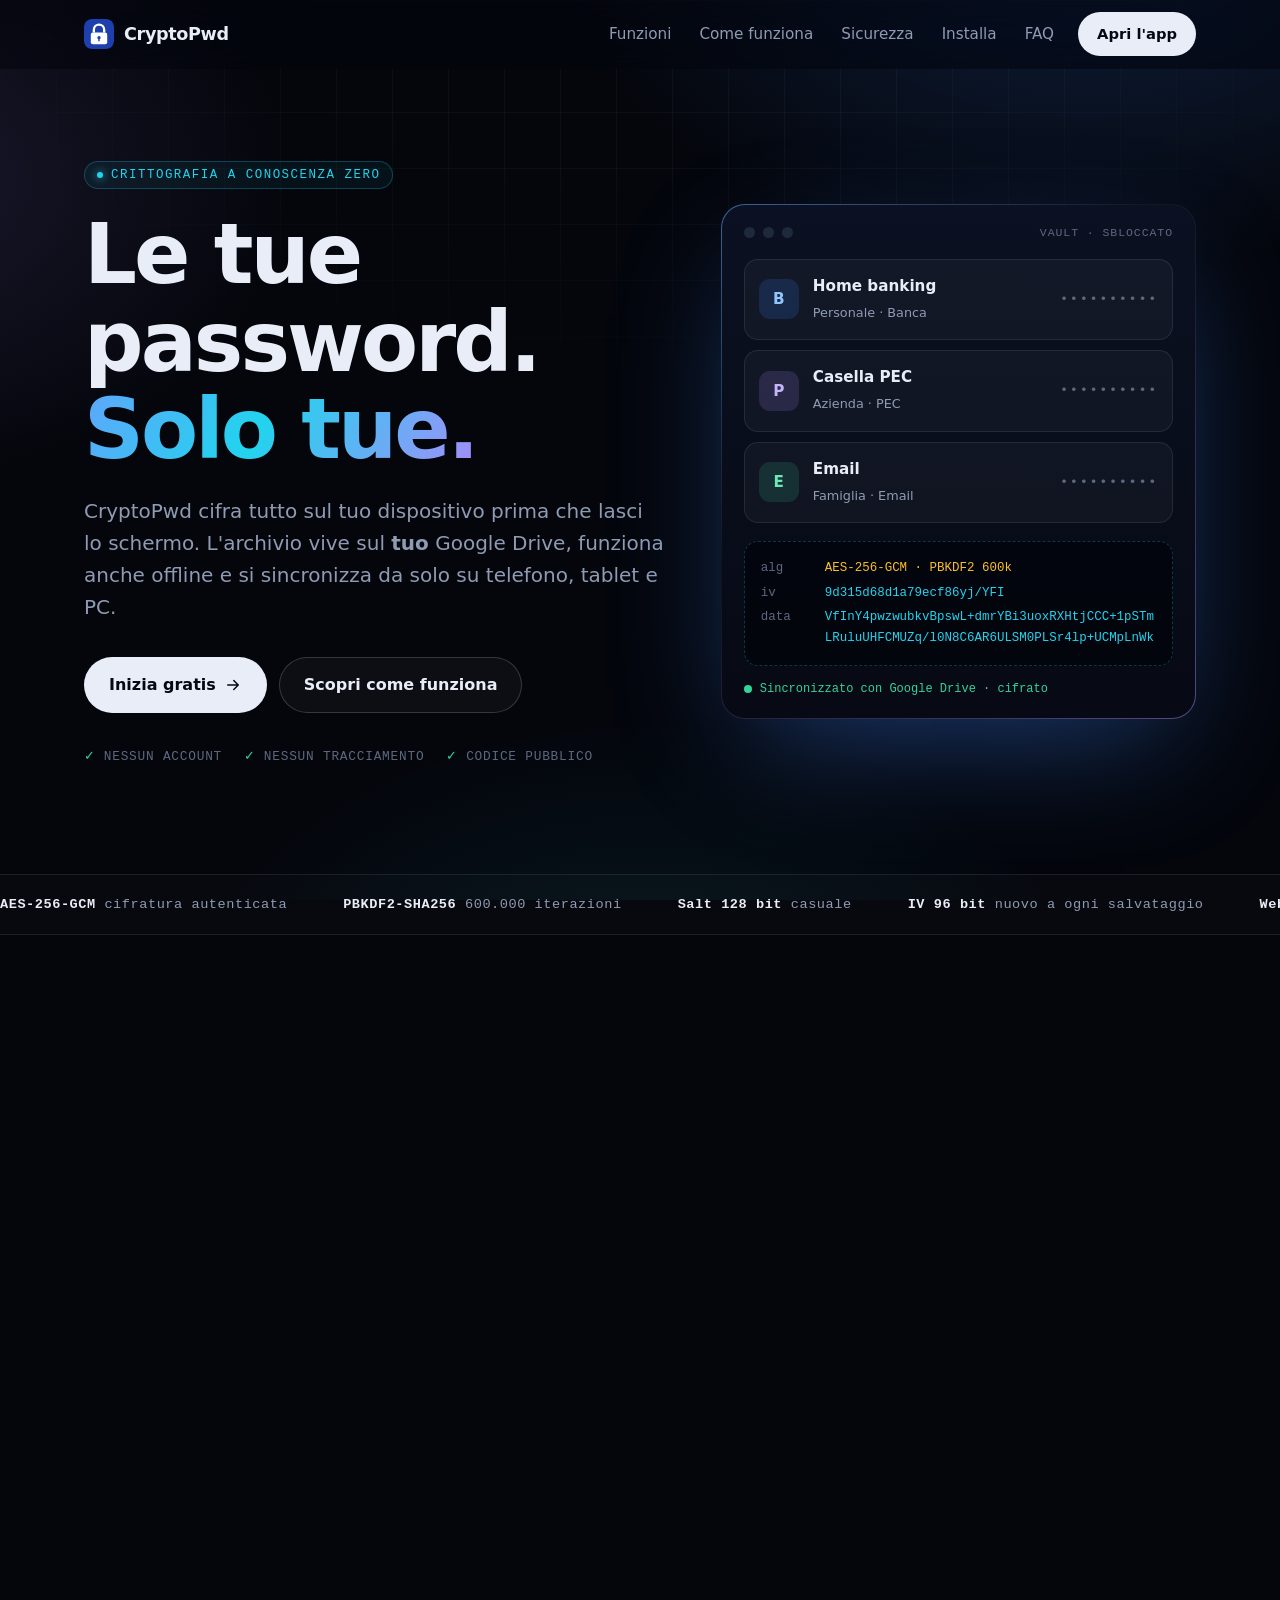
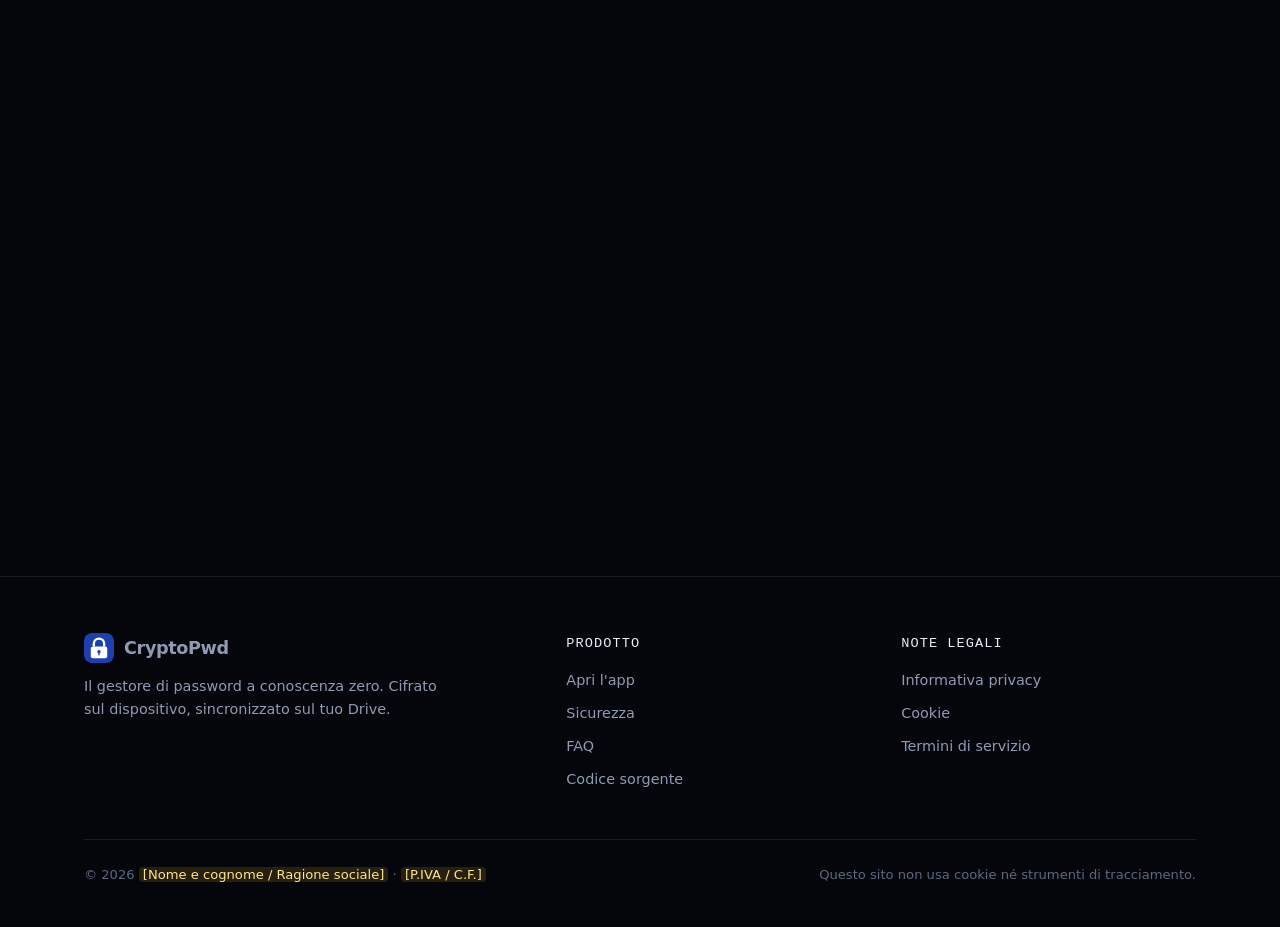
==== commit 4f7dfb29: "Privacy: email dell'account Google ricordata sul dispositivo, allegati cifrati su Drive Co-Authored-" ====
--- a/index.html
+++ b/index.html
@@ -134,7 +134,7 @@
           <article class="tile wide reveal">
             <div class="ico" aria-hidden="true"><svg viewBox="0 0 24 24" fill="none" stroke="currentColor" stroke-width="1.8" stroke-linecap="round" stroke-linejoin="round"><path d="M7 18a5 5 0 0 1-.6-9.96A6 6 0 0 1 18 9a4.5 4.5 0 0 1-.5 9H7z"/><path d="M12 12v5M9.5 14.5 12 12l2.5 2.5"/></svg></div>
             <h3>Sul tuo Google Drive</h3>
-            <p>Un unico file cifrato, nel tuo spazio. Nessun server nostro, nessun abbonamento. L'app vede solo i file che ha creato lei, non il resto del tuo Drive.</p>
+            <p>L'archivio cifrato vive nel tuo spazio. Nessun server nostro, nessun abbonamento. L'app vede solo i file che ha creato lei, non il resto del tuo Drive.</p>
           </article>
           <article class="tile reveal">
             <div class="ico" aria-hidden="true"><svg viewBox="0 0 24 24" fill="none" stroke="currentColor" stroke-width="1.8" stroke-linecap="round" stroke-linejoin="round"><path d="M21 12a9 9 0 0 1-15.3 6.4M3 12A9 9 0 0 1 18.3 5.6"/><path d="M18 2v4h-4M6 22v-4h4"/></svg></div>
@@ -227,7 +227,7 @@
           <div class="spec-row"><dt>Derivazione chiave</dt><dd><code>PBKDF2-SHA256</code> · 600.000 iterazioni · salt casuale di 128 bit</dd></div>
           <div class="spec-row"><dt>Cifratura</dt><dd><code>AES-256-GCM</code> · IV casuale di 96 bit a ogni salvataggio · dati autenticati</dd></div>
           <div class="spec-row"><dt>Dove vive la chiave</dt><dd>Solo in memoria, come <code>CryptoKey</code> non esportabile. Cancellata al blocco.</dd></div>
-          <div class="spec-row"><dt>Cosa va su Drive</dt><dd>Il blocco cifrato e i parametri pubblici (salt, iterazioni). Nient'altro.</dd></div>
+          <div class="spec-row"><dt>Cosa va su Drive</dt><dd>L'archivio cifrato con i parametri pubblici (salt, iterazioni) e gli eventuali allegati, cifrati anch'essi. Nient'altro.</dd></div>
           <div class="spec-row"><dt>Sul dispositivo</dt><dd>Copia cifrata in IndexedDB, per l'uso offline.</dd></div>
           <div class="spec-row"><dt>Permessi Google</dt><dd><code>drive.file</code>: l'app vede solo i file creati da lei.</dd></div>
           <div class="spec-row"><dt>Tracciamento</dt><dd>Nessuno. Niente analytics, niente cookie di profilazione, niente pubblicità.</dd></div>
